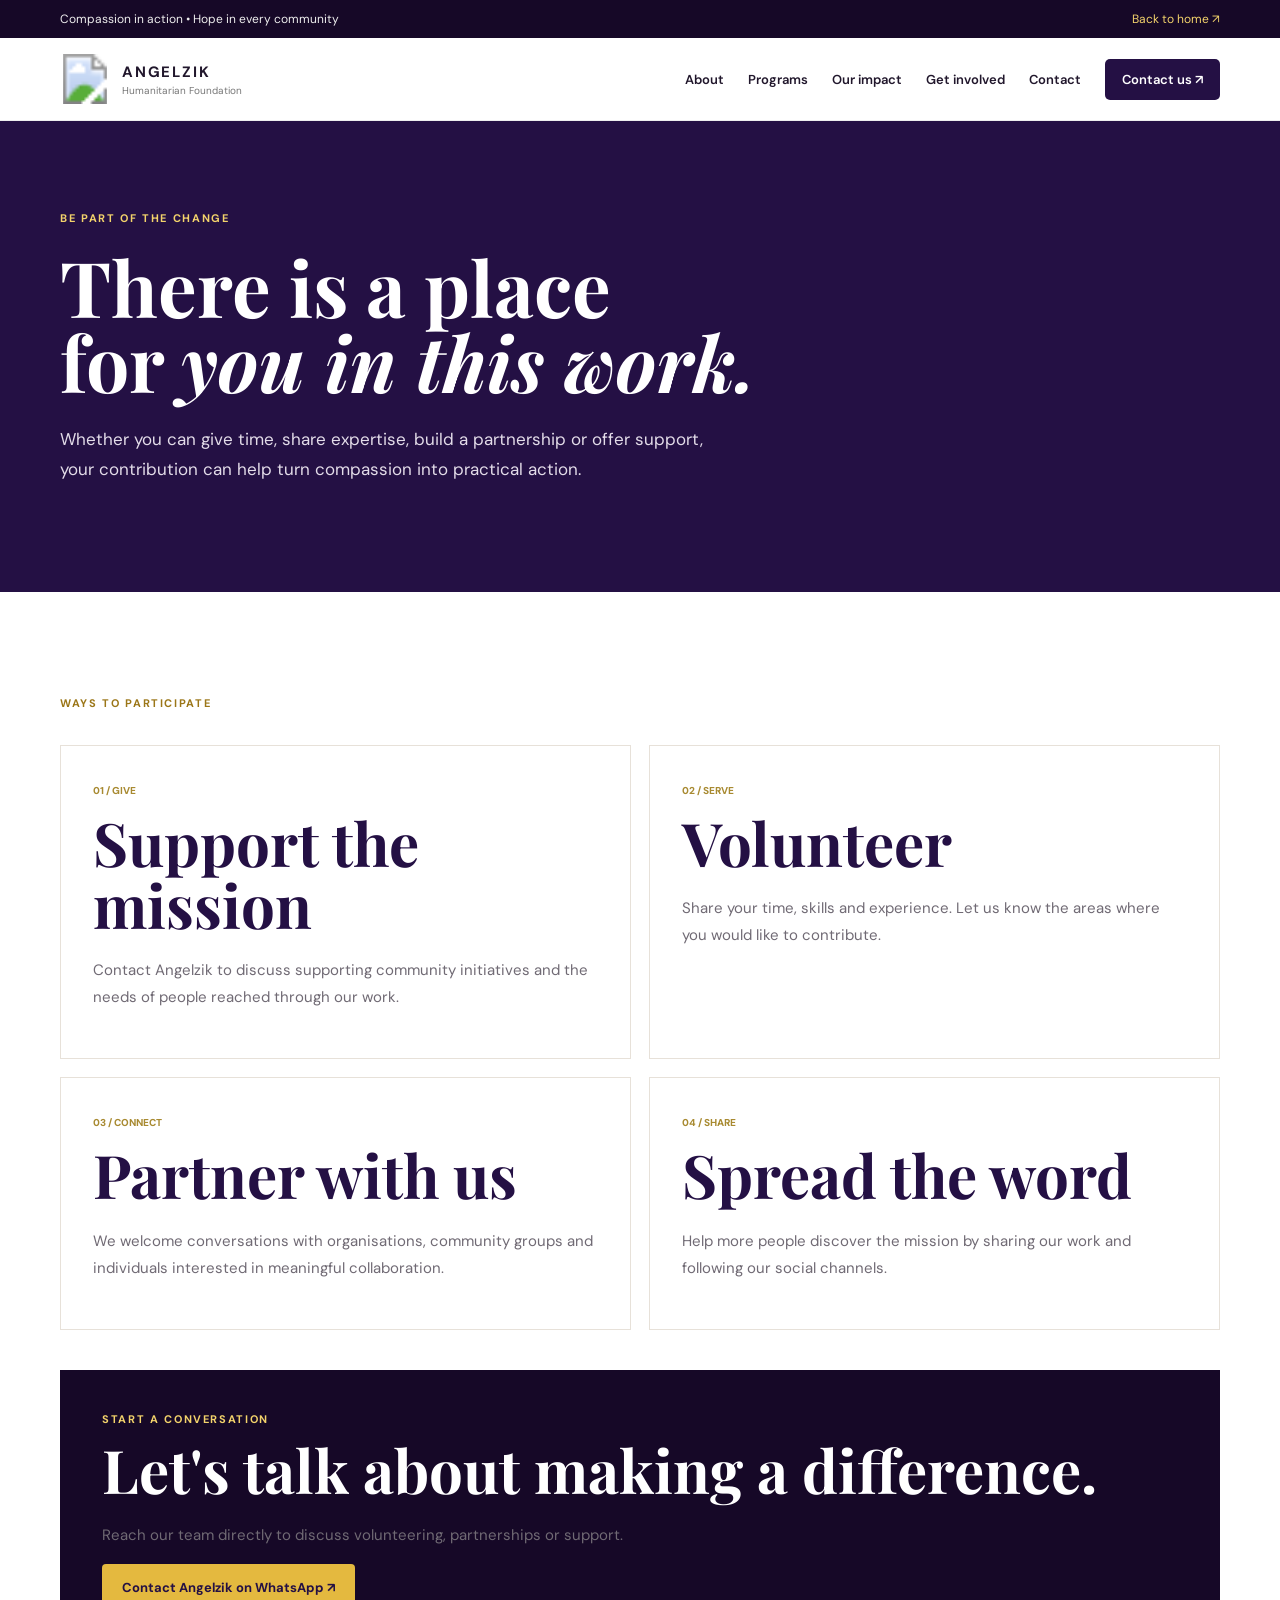
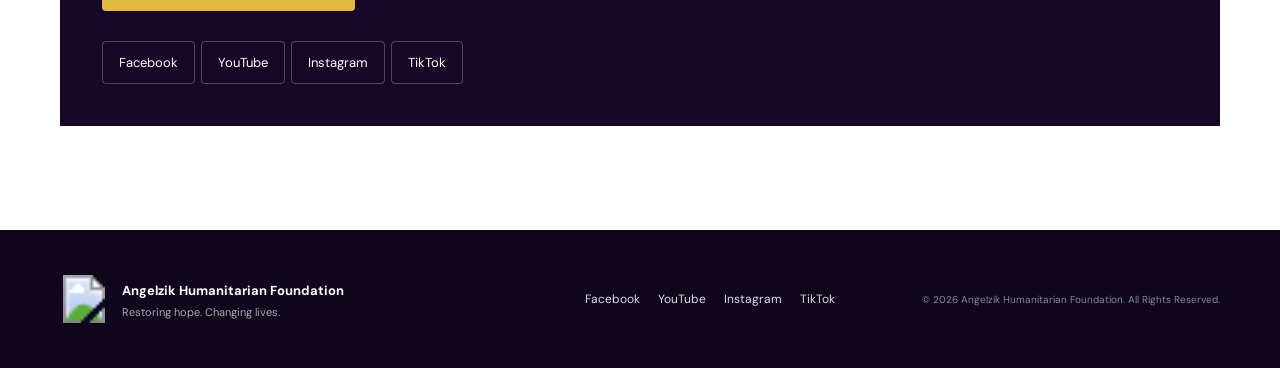
==== get-involved.html @ 6134b9b5 "Add get involved page" ====
<!doctype html><html lang="en"><head><meta charset="utf-8"><meta name="viewport" content="width=device-width,initial-scale=1"><meta name="description" content="Find ways to support, volunteer with or partner with Angelzik Humanitarian Foundation."><meta name="theme-color" content="#241044"><title>Get Involved | Angelzik</title><link rel="preconnect" href="https://fonts.googleapis.com"><link rel="preconnect" href="https://fonts.gstatic.com" crossorigin><link href="https://fonts.googleapis.com/css2?family=DM+Sans:wght@400;500;600;700&family=Playfair+Display:wght@600;700;800&display=swap" rel="stylesheet"><link rel="stylesheet" href="/styles.css"></head><body><div class="topbar"><div class="container topbar-inner"><span>Compassion in action • Hope in every community</span><a href="/">Back to home ↗</a></div></div><header class="site-header"><div class="container nav"><a class="brand" href="/"><img src="/logo.svg" alt="Angelzik logo"><span><strong>ANGELZIK</strong><small>Humanitarian Foundation</small></span></a><button class="menu-toggle" aria-label="Open navigation" aria-expanded="false" aria-controls="primary-nav"><span></span><span></span><span></span></button><nav class="nav-links" id="primary-nav"><a href="/#about">About</a><a href="/programs.html">Programs</a><a href="/#impact">Our impact</a><a href="/get-involved.html">Get involved</a><a href="/#contact">Contact</a><a class="nav-support" href="#contact">Contact us ↗</a></nav></div></header><main><section class="page-hero"><div class="container reveal"><div class="eyebrow">BE PART OF THE CHANGE</div><h1>There is a place<br>for <em>you in this work.</em></h1><p>Whether you can give time, share expertise, build a partnership or offer support, your contribution can help turn compassion into practical action.</p></div></section><section class="section page-content"><div class="container"><div class="section-tag reveal">WAYS TO PARTICIPATE</div><div class="info-grid"><article class="info-card reveal"><span class="program-number">01 / GIVE</span><h2>Support the mission</h2><p>Contact Angelzik to discuss supporting community initiatives and the needs of people reached through our work.</p></article><article class="info-card reveal"><span class="program-number">02 / SERVE</span><h2>Volunteer</h2><p>Share your time, skills and experience. Let us know the areas where you would like to contribute.</p></article><article class="info-card reveal"><span class="program-number">03 / CONNECT</span><h2>Partner with us</h2><p>We welcome conversations with organisations, community groups and individuals interested in meaningful collaboration.</p></article><article class="info-card reveal"><span class="program-number">04 / SHARE</span><h2>Spread the word</h2><p>Help more people discover the mission by sharing our work and following our social channels.</p></article></div><div class="cta-panel reveal" id="contact"><div class="section-tag light">START A CONVERSATION</div><h2>Let's talk about making a difference.</h2><p>Reach our team directly to discuss volunteering, partnerships or support.</p><a class="btn btn-gold" href="https://wa.me/447448886107?text=Hello%20Angelzik%2C%20I%20would%20like%20to%20get%20involved.">Contact Angelzik on WhatsApp ↗</a><div style="margin-top:24px"><a class="social-button" href="#" data-social="facebook">Facebook</a><a class="social-button" href="#" data-social="youtube">YouTube</a><a class="social-button" href="#" data-social="instagram">Instagram</a><a class="social-button" href="#" data-social="tiktok">TikTok</a></div></div></div></section></main><footer><div class="container footer-grid"><div class="footer-brand"><img src="/logo.svg" alt=""><div><strong>Angelzik Humanitarian Foundation</strong><p>Restoring hope. Changing lives.</p></div></div><div class="footer-social"><a href="#" data-social="facebook">Facebook</a><a href="#" data-social="youtube">YouTube</a><a href="#" data-social="instagram">Instagram</a><a href="#" data-social="tiktok">TikTok</a></div><small>© <span id="year"></span> Angelzik Humanitarian Foundation. All Rights Reserved.</small></div></footer><script src="/app.js"></script></body></html>
---- styles.css ----
:root{--purple:#241044;--deep:#160827;--gold:#e4b93f;--gold2:#f3d36b;--ink:#21172c;--muted:#706a74;--cream:#fbf9f5;--line:#e7e1d9}*{box-sizing:border-box}html{scroll-behavior:smooth;scroll-padding-top:100px}body{margin:0;color:var(--ink);font-family:'DM Sans',sans-serif;background:#fff}a{text-decoration:none;color:inherit}img{max-width:100%;display:block}.container{width:min(1160px,calc(100% - 48px));margin:auto}.topbar{background:var(--deep);color:#eee;font-size:12px}.topbar-inner{min-height:38px;display:flex;align-items:center;justify-content:space-between}.topbar a{color:var(--gold2)}.site-header{position:sticky;top:0;z-index:20;background:rgba(255,255,255,.96);backdrop-filter:blur(14px);border-bottom:1px solid #eee}.nav{min-height:82px;display:flex;align-items:center;justify-content:space-between}.brand{display:flex;align-items:center;gap:12px}.brand img{width:50px;height:50px;object-fit:contain}.brand strong{display:block;letter-spacing:.12em;font-size:15px}.brand small{display:block;color:#777;font-size:10px;margin-top:2px}.nav-links{display:flex;align-items:center;gap:24px;font-size:13px;font-weight:600}.nav-links>a:not(.nav-support):hover,.footer-social a:hover,.social-row a:hover{color:#9b7618}.nav-support{background:var(--purple);color:#fff;padding:12px 17px;border-radius:5px}.nav-support:hover{background:#31165b}.menu-toggle{display:none;background:none;border:0;padding:10px;cursor:pointer}.menu-toggle span{display:block;width:24px;height:2px;background:var(--purple);margin:5px}.hero{background:var(--purple);color:#fff;min-height:650px;display:flex;align-items:center;overflow:hidden}.hero-grid{display:grid;grid-template-columns:1.03fr .97fr;gap:60px;align-items:center;padding:76px 0}.eyebrow,.section-tag{font-size:11px;font-weight:700;letter-spacing:.15em;color:#9b7618}.eyebrow{color:var(--gold2);display:flex;align-items:center;gap:10px}.eyebrow span{width:28px;height:1px;background:var(--gold)}h1,h2{font-family:'Playfair Display',serif}h1{font-size:clamp(46px,6vw,78px);line-height:.98;margin:24px 0}.hero h1 em,h2 em{font-style:normal;color:var(--gold2)}.hero-copy>p{max-width:580px;color:#e9e4ef;font-size:17px;line-height:1.75}.actions{display:flex;align-items:center;gap:22px;margin-top:32px}.btn{display:inline-flex;align-items:center;justify-content:center;gap:16px;padding:15px 20px;font-size:13px;font-weight:700;border-radius:4px;transition:transform .25s,background .25s}.btn:hover{transform:translateY(-3px)}.btn-gold{background:var(--gold);color:var(--purple)}.btn-gold:hover{background:var(--gold2)}.btn-outline{border:1px solid var(--purple);color:var(--purple);margin-top:28px}.link-light{color:#fff;font-size:13px;font-weight:600}.text-link{display:inline-block;margin-top:12px;color:#8a6715;font-weight:700;font-size:13px}.hero-note{display:flex;align-items:center;gap:22px;margin-top:58px}.hero-note div{display:flex;flex-direction:column;gap:4px}.hero-note b{font-size:12px}.hero-note small{color:#bdb3c8;font-size:10px}.hero-note i{height:32px;width:1px;background:#6a5b79}.hero-visual{position:relative}.hero-image{height:510px;overflow:hidden;border-radius:3px}.hero-image img{width:100%;height:100%;object-fit:cover;filter:saturate(.9)}.logo-card{position:absolute;bottom:-34px;left:-34px;width:175px;padding:15px;background:#fff;color:var(--purple);box-shadow:0 20px 50px #0005}.logo-card img{width:120px;height:120px;object-fit:contain;margin:auto}.logo-card span{display:block;text-align:center;font-size:9px;font-weight:800;letter-spacing:.16em;margin-top:3px}.proof{background:#fff;border-bottom:1px solid var(--line)}.proof-grid{display:grid;grid-template-columns:repeat(3,1fr)}.proof-grid>div{text-align:center;padding:32px 15px;border-right:1px solid var(--line)}.proof-grid>div:last-child{border:0}.proof strong{font:700 36px 'Playfair Display';color:var(--purple);display:block}.proof span{font-size:11px;color:var(--muted);letter-spacing:.06em}.section{padding:104px 0}.split{display:grid;grid-template-columns:.7fr 1.3fr;gap:80px}.section h2{font-size:clamp(36px,5vw,60px);line-height:1.04;margin:12px 0 22px;color:var(--purple)}.section p{color:var(--muted);line-height:1.8;font-size:15px}.lead{font-size:18px!important}.values{background:var(--deep);color:#fff}.values .section-heading{display:grid;grid-template-columns:.7fr 1.3fr;gap:80px;align-items:start}.values h2,.impact h2,.support h2{color:#fff}.section-tag.light{color:var(--gold2)}.value-grid{display:grid;grid-template-columns:repeat(3,1fr);gap:1px;background:#4a3a58;margin-top:50px}.value-grid article{background:var(--deep);padding:36px}.value-grid span{color:var(--gold);font-size:11px;font-weight:800}.value-grid h3{font:600 27px 'Playfair Display';margin:28px 0 12px}.value-grid p{color:#bdb5c5;margin:0;font-size:14px}.programs{background:var(--cream)}.section-heading{display:flex;align-items:end;justify-content:space-between;gap:50px}.section-heading>p{max-width:390px;margin:0}.program-grid{display:grid;grid-template-columns:repeat(4,1fr);gap:12px;margin-top:48px}.program-grid article{background:#fff;border:1px solid var(--line);padding:28px;min-height:290px;transition:transform .3s,border-color .3s,box-shadow .3s}.program-grid article:hover{transform:translateY(-7px);border-color:#c8ad5d;box-shadow:0 18px 38px #24104412}.program-number{font-size:10px;color:#a88a31;font-weight:800}.icon{font-size:25px;color:var(--purple);margin:36px 0 24px}.program-grid h3{font:600 22px 'Playfair Display';color:var(--purple);margin:0 0 12px}.program-grid p{font-size:13px;margin:0}.field .section-heading{margin-bottom:42px}.gallery{display:grid;grid-template-columns:1.4fr 1fr 1fr;grid-template-rows:240px 180px;gap:12px}.gallery img{width:100%;height:100%;object-fit:cover}.gallery img:first-child{grid-row:1/3}.impact{background:var(--purple);color:#fff}.impact-grid{display:grid;grid-template-columns:1.1fr .9fr;gap:90px;align-items:center}.impact-card{border:1px solid #6a5a78;padding:34px 38px;display:flex;flex-direction:column}.impact-card span{font-size:10px;letter-spacing:.15em;color:var(--gold2);margin-bottom:25px}.impact-card strong{font:600 34px 'Playfair Display';border-top:1px solid #554363;padding:13px 0}.impact-card small{color:#c2b8ca;margin-top:12px}.support{background:var(--cream);padding:90px 0}.support-box{background:var(--deep);color:#fff;padding:65px;display:grid;grid-template-columns:1.25fr .75fr;gap:40px;align-items:center}.support h2{margin-top:12px}.support p{max-width:650px;color:#cfc6d6;line-height:1.8;margin-bottom:28px}.support-box>img{width:205px;height:205px;object-fit:contain;justify-self:end}.contact-grid{display:grid;grid-template-columns:1fr 1fr;gap:100px}.contact-card{border-top:1px solid var(--line)}.contact-row{display:flex;justify-content:space-between;align-items:center;padding:25px 0;border-bottom:1px solid var(--line)}.contact-row span{font-size:11px;letter-spacing:.1em;color:var(--muted);text-transform:uppercase}.contact-row strong{color:var(--purple);font-size:15px}.social-row{display:flex;gap:25px;padding-top:25px;font-size:13px;font-weight:700}.social-row a,.footer-social a{transition:color .2s}.social-row a:hover,.footer-social a:hover{color:var(--gold)}footer{background:#0f061d;color:#fff;padding:45px 0}.footer-grid{display:grid;grid-template-columns:1.4fr 1.2fr auto;gap:25px;align-items:center}.footer-brand{display:flex;align-items:center;gap:14px}.footer-brand img{width:48px;height:48px;object-fit:contain}.footer-brand strong{font-size:13px}.footer-brand p{margin:5px 0 0;color:#aaa;font-size:11px}.footer-social{display:flex;justify-content:center;gap:18px;flex-wrap:wrap;font-size:12px;color:#ddd}.footer-grid>small{color:#888;font-size:10px;text-align:right}.page-hero{background:var(--purple);color:#fff;padding:90px 0}.page-hero h1{max-width:850px}.page-hero p{max-width:650px;color:#e3dce9;line-height:1.8;font-size:17px}.page-content{min-height:45vh}.info-grid{display:grid;grid-template-columns:repeat(2,1fr);gap:18px;margin-top:35px}.info-card{padding:32px;border:1px solid var(--line);background:#fff}.info-card h2,.info-card h3{color:var(--purple);font-family:'Playfair Display',serif}.cta-panel{background:var(--deep);color:#fff;padding:42px;margin-top:40px}.cta-panel h2{color:#fff}.social-button{display:inline-flex;padding:12px 16px;border:1px solid #ffffff40;border-radius:4px;margin:6px 6px 0 0;color:#fff;font-size:13px}.social-button:hover{background:var(--gold);color:var(--purple)}.reveal{opacity:0;transform:translateY(22px);transition:opacity .7s ease,transform .7s cubic-bezier(.2,.7,.2,1)}.reveal.is-visible{opacity:1;transform:none}.reveal:nth-child(2){transition-delay:.08s}.reveal:nth-child(3){transition-delay:.16s}.reveal:nth-child(4){transition-delay:.24s}.menu-toggle span{transition:transform .2s,opacity .2s}.menu-toggle[aria-expanded=true] span:first-child{transform:translateY(7px) rotate(45deg)}.menu-toggle[aria-expanded=true] span:nth-child(2){opacity:0}.menu-toggle[aria-expanded=true] span:last-child{transform:translateY(-7px) rotate(-45deg)}@media(max-width:920px){.nav-links{display:none;position:absolute;top:82px;left:0;right:0;background:#fff;padding:22px 24px 28px;box-shadow:0 15px 30px #0002;flex-direction:column;align-items:stretch;gap:19px}.nav-links.open{display:flex}.menu-toggle{display:block}.hero-grid,.impact-grid,.support-box,.contact-grid{grid-template-columns:1fr}.hero{min-height:auto}.hero-grid{padding:65px 0}.hero-visual{margin-top:18px}.hero-image{height:410px}.logo-card{left:16px}.split,.values .section-heading{grid-template-columns:1fr;gap:18px}.program-grid{grid-template-columns:repeat(2,1fr)}.gallery{grid-template-columns:1fr 1fr;grid-template-rows:230px 230px}.gallery img:first-child{grid-row:auto;grid-column:1/3}.support-box>img{justify-self:center}.contact-grid{gap:42px}.footer-grid{grid-template-columns:1fr;text-align:center}.footer-brand{justify-content:center}.footer-grid>small{text-align:center}.footer-social{justify-content:center}}@media(max-width:560px){.container{width:min(100% - 32px,1160px)}.topbar-inner{padding:9px 0;gap:10px}.topbar-inner span{max-width:210px;line-height:1.4}.topbar-inner a{white-space:nowrap}.nav{min-height:72px}.nav-links{top:72px}.brand img{width:44px;height:44px}.brand strong{font-size:13px}.hero-grid{padding:52px 0}.hero h1{font-size:clamp(42px,12vw,54px)}.hero-copy>p{font-size:15px}.actions{flex-direction:column;align-items:flex-start;gap:18px}.hero-note{margin-top:38px}.hero-image{height:340px}.logo-card{width:130px;bottom:-24px;left:10px}.logo-card img{width:88px;height:88px}.proof-grid{grid-template-columns:1fr}.proof-grid>div{border-right:0;border-bottom:1px solid var(--line);padding:20px}.proof-grid>div:last-child{border-bottom:0}.section{padding:72px 0}.section-heading{display:block}.section-heading>p{margin-top:18px}.value-grid,.program-grid,.info-grid{grid-template-columns:1fr}.value-grid article{padding:27px}.program-grid article{min-height:230px}.gallery{grid-template-columns:1fr;grid-template-rows:250px 190px 190px}.gallery img:first-child{grid-column:auto}.support{padding:58px 0}.support-box{padding:38px 24px}.contact-row{display:block}.contact-row strong{display:block;margin-top:8px}.footer-social{gap:14px}.page-hero{padding:68px 0}.page-hero h1{font-size:46px}.info-card{padding:25px}.cta-panel{padding:28px 22px}}@media(prefers-reduced-motion:reduce){*,*::before,*::after{scroll-behavior:auto!important;animation-duration:.01ms!important;transition-duration:.01ms!important}.reveal{opacity:1;transform:none}}
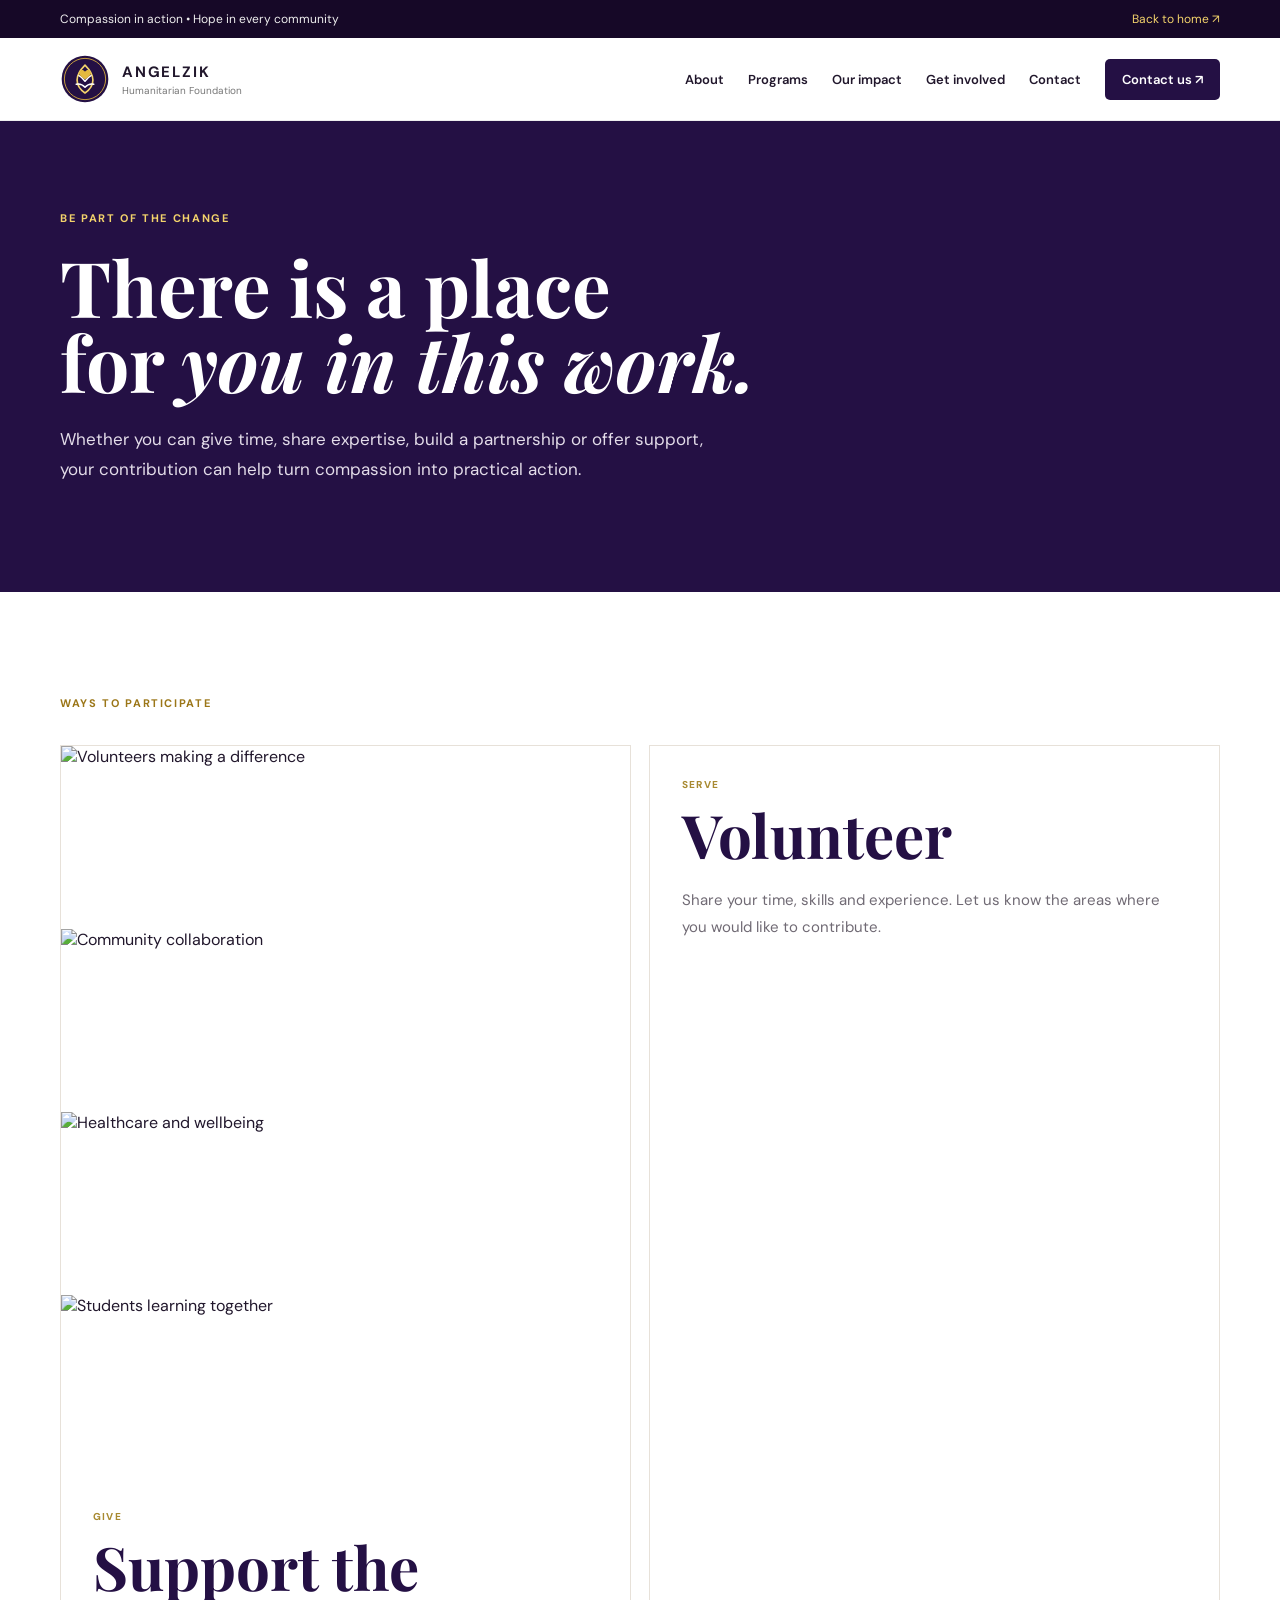
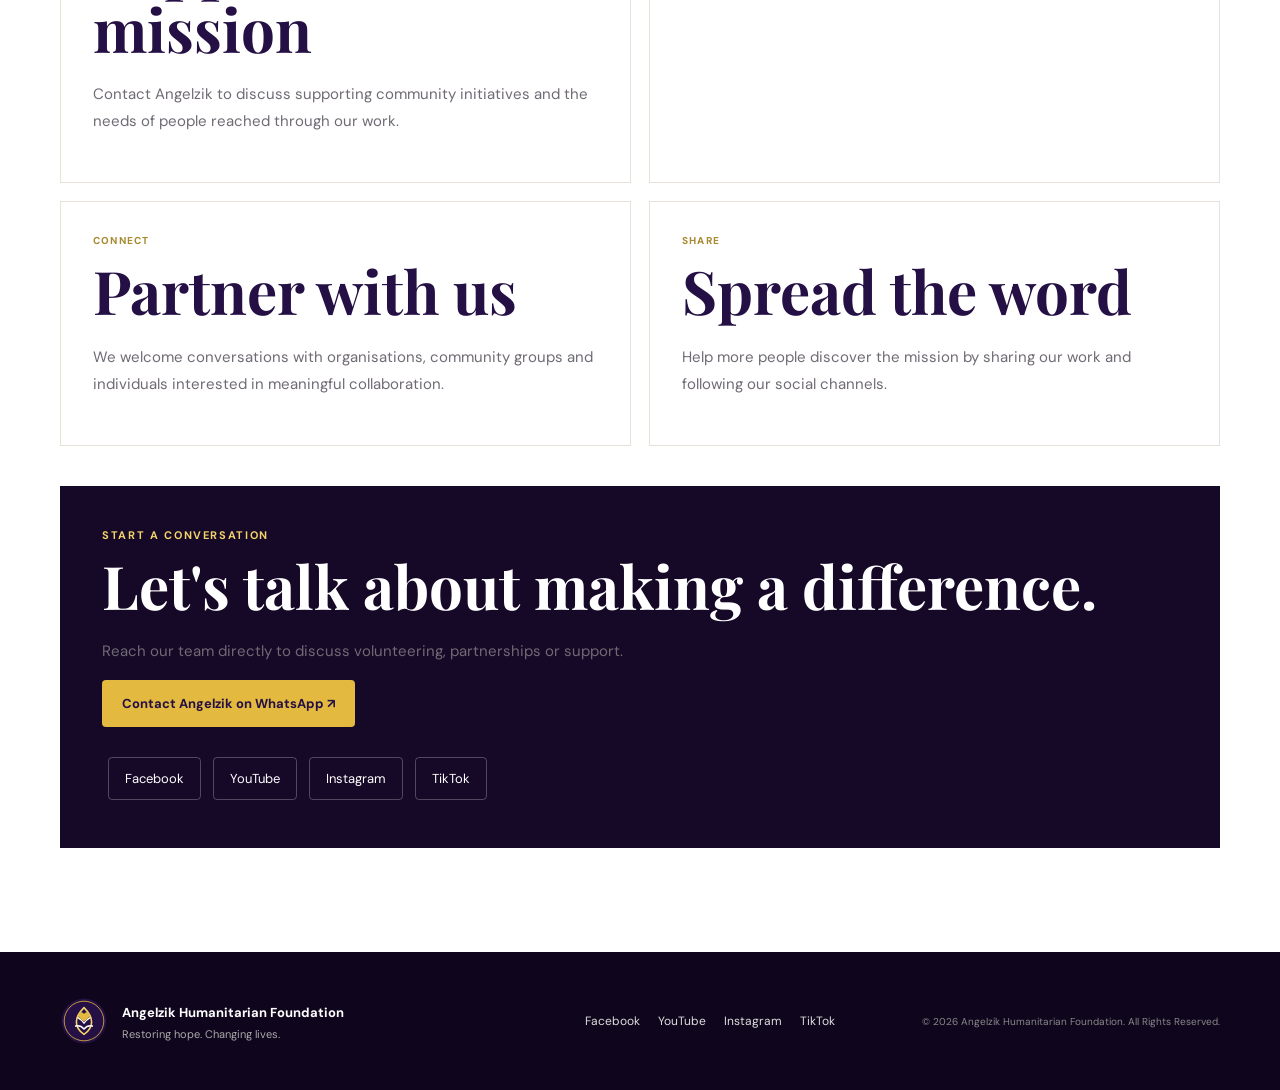
==== commit c1fc421c: "Remove numbered labels and add involvement images" ====
--- a/get-involved.html
+++ b/get-involved.html
@@ -1 +1 @@
-<!doctype html><html lang="en"><head><meta charset="utf-8"><meta name="viewport" content="width=device-width,initial-scale=1"><meta name="description" content="Find ways to support, volunteer with or partner with Angelzik Humanitarian Foundation."><meta name="theme-color" content="#241044"><title>Get Involved | Angelzik</title><link rel="preconnect" href="https://fonts.googleapis.com"><link rel="preconnect" href="https://fonts.gstatic.com" crossorigin><link href="https://fonts.googleapis.com/css2?family=DM+Sans:wght@400;500;600;700&family=Playfair+Display:wght@600;700;800&display=swap" rel="stylesheet"><link rel="stylesheet" href="/styles.css"></head><body><div class="topbar"><div class="container topbar-inner"><span>Compassion in action • Hope in every community</span><a href="/">Back to home ↗</a></div></div><header class="site-header"><div class="container nav"><a class="brand" href="/"><img src="/logo.svg" alt="Angelzik logo"><span><strong>ANGELZIK</strong><small>Humanitarian Foundation</small></span></a><button class="menu-toggle" aria-label="Open navigation" aria-expanded="false" aria-controls="primary-nav"><span></span><span></span><span></span></button><nav class="nav-links" id="primary-nav"><a href="/#about">About</a><a href="/programs.html">Programs</a><a href="/#impact">Our impact</a><a href="/get-involved.html">Get involved</a><a href="/#contact">Contact</a><a class="nav-support" href="#contact">Contact us ↗</a></nav></div></header><main><section class="page-hero"><div class="container reveal"><div class="eyebrow">BE PART OF THE CHANGE</div><h1>There is a place<br>for <em>you in this work.</em></h1><p>Whether you can give time, share expertise, build a partnership or offer support, your contribution can help turn compassion into practical action.</p></div></section><section class="section page-content"><div class="container"><div class="section-tag reveal">WAYS TO PARTICIPATE</div><div class="info-grid"><article class="info-card reveal"><span class="program-number">01 / GIVE</span><h2>Support the mission</h2><p>Contact Angelzik to discuss supporting community initiatives and the needs of people reached through our work.</p></article><article class="info-card reveal"><span class="program-number">02 / SERVE</span><h2>Volunteer</h2><p>Share your time, skills and experience. Let us know the areas where you would like to contribute.</p></article><article class="info-card reveal"><span class="program-number">03 / CONNECT</span><h2>Partner with us</h2><p>We welcome conversations with organisations, community groups and individuals interested in meaningful collaboration.</p></article><article class="info-card reveal"><span class="program-number">04 / SHARE</span><h2>Spread the word</h2><p>Help more people discover the mission by sharing our work and following our social channels.</p></article></div><div class="cta-panel reveal" id="contact"><div class="section-tag light">START A CONVERSATION</div><h2>Let's talk about making a difference.</h2><p>Reach our team directly to discuss volunteering, partnerships or support.</p><a class="btn btn-gold" href="https://wa.me/447448886107?text=Hello%20Angelzik%2C%20I%20would%20like%20to%20get%20involved.">Contact Angelzik on WhatsApp ↗</a><div style="margin-top:24px"><a class="social-button" href="#" data-social="facebook">Facebook</a><a class="social-button" href="#" data-social="youtube">YouTube</a><a class="social-button" href="#" data-social="instagram">Instagram</a><a class="social-button" href="#" data-social="tiktok">TikTok</a></div></div></div></section></main><footer><div class="container footer-grid"><div class="footer-brand"><img src="/logo.svg" alt=""><div><strong>Angelzik Humanitarian Foundation</strong><p>Restoring hope. Changing lives.</p></div></div><div class="footer-social"><a href="#" data-social="facebook">Facebook</a><a href="#" data-social="youtube">YouTube</a><a href="#" data-social="instagram">Instagram</a><a href="#" data-social="tiktok">TikTok</a></div><small>© <span id="year"></span> Angelzik Humanitarian Foundation. All Rights Reserved.</small></div></footer><script src="/app.js"></script></body></html>+<!doctype html><html lang="en"><head><meta charset="utf-8"><meta name="viewport" content="width=device-width,initial-scale=1"><meta name="description" content="Find ways to support, volunteer with or partner with Angelzik Humanitarian Foundation."><meta name="theme-color" content="#241044"><title>Get Involved | Angelzik</title><link rel="preconnect" href="https://fonts.googleapis.com"><link rel="preconnect" href="https://fonts.gstatic.com" crossorigin><link href="https://fonts.googleapis.com/css2?family=DM+Sans:wght@400;500;600;700&family=Playfair+Display:wght@600;700;800&display=swap" rel="stylesheet"><link rel="stylesheet" href="/styles.css"></head><body><div class="topbar"><div class="container topbar-inner"><span>Compassion in action • Hope in every community</span><a href="/">Back to home ↗</a></div></div><header class="site-header"><div class="container nav"><a class="brand" href="/"><img src="/logo.svg" alt="Angelzik logo"><span><strong>ANGELZIK</strong><small>Humanitarian Foundation</small></span></a><button class="menu-toggle" aria-label="Open navigation" aria-expanded="false" aria-controls="primary-nav"><span></span><span></span><span></span></button><nav class="nav-links" id="primary-nav"><a href="/#about">About</a><a href="/programs.html">Programs</a><a href="/#impact">Our impact</a><a href="/get-involved.html">Get involved</a><a href="/#contact">Contact</a><a class="nav-support" href="#contact">Contact us ↗</a></nav></div></header><main><section class="page-hero"><div class="container reveal"><div class="eyebrow">BE PART OF THE CHANGE</div><h1>There is a place<br>for <em>you in this work.</em></h1><p>Whether you can give time, share expertise, build a partnership or offer support, your contribution can help turn compassion into practical action.</p></div></section><section class="section page-content"><div class="container"><div class="section-tag reveal">WAYS TO PARTICIPATE</div><div class="info-grid"><article class="info-card reveal"><img class="info-photo" src="https://images.unsplash.com/photo-1469571486292-0ba58a3f068b?auto=format&fit=crop&w=900&q=85" alt="Volunteers making a difference"><img class="info-photo" src="https://images.unsplash.com/photo-1529156069898-49953e39b3ac?auto=format&fit=crop&w=900&q=85" alt="Community collaboration"><img class="info-photo" src="https://images.unsplash.com/photo-1576091160399-112ba8d25d1d?auto=format&fit=crop&w=900&q=85" alt="Healthcare and wellbeing"><img class="info-photo" src="https://images.unsplash.com/photo-1509062522246-3755977927d7?auto=format&fit=crop&w=900&q=85" alt="Students learning together"><span class="program-number">GIVE</span><h2>Support the mission</h2><p>Contact Angelzik to discuss supporting community initiatives and the needs of people reached through our work.</p></article><article class="info-card reveal"><span class="program-number">SERVE</span><h2>Volunteer</h2><p>Share your time, skills and experience. Let us know the areas where you would like to contribute.</p></article><article class="info-card reveal"><span class="program-number">CONNECT</span><h2>Partner with us</h2><p>We welcome conversations with organisations, community groups and individuals interested in meaningful collaboration.</p></article><article class="info-card reveal"><span class="program-number">SHARE</span><h2>Spread the word</h2><p>Help more people discover the mission by sharing our work and following our social channels.</p></article></div><div class="cta-panel reveal" id="contact"><div class="section-tag light">START A CONVERSATION</div><h2>Let's talk about making a difference.</h2><p>Reach our team directly to discuss volunteering, partnerships or support.</p><a class="btn btn-gold" href="https://wa.me/447448886107?text=Hello%20Angelzik%2C%20I%20would%20like%20to%20get%20involved.">Contact Angelzik on WhatsApp ↗</a><div style="margin-top:24px"><a class="social-button" href="#" data-social="facebook">Facebook</a><a class="social-button" href="#" data-social="youtube">YouTube</a><a class="social-button" href="#" data-social="instagram">Instagram</a><a class="social-button" href="#" data-social="tiktok">TikTok</a></div></div></div></section></main><footer><div class="container footer-grid"><div class="footer-brand"><img src="/logo.svg" alt=""><div><strong>Angelzik Humanitarian Foundation</strong><p>Restoring hope. Changing lives.</p></div></div><div class="footer-social"><a href="#" data-social="facebook">Facebook</a><a href="#" data-social="youtube">YouTube</a><a href="#" data-social="instagram">Instagram</a><a href="#" data-social="tiktok">TikTok</a></div><small>© <span id="year"></span> Angelzik Humanitarian Foundation. All Rights Reserved.</small></div></footer><script src="/app.js"></script></body></html>
--- a/styles.css
+++ b/styles.css
@@ -1 +1,15 @@
-:root{--purple:#241044;--deep:#160827;--gold:#e4b93f;--gold2:#f3d36b;--ink:#21172c;--muted:#706a74;--cream:#fbf9f5;--line:#e7e1d9}*{box-sizing:border-box}html{scroll-behavior:smooth;scroll-padding-top:100px}body{margin:0;color:var(--ink);font-family:'DM Sans',sans-serif;background:#fff}a{text-decoration:none;color:inherit}img{max-width:100%;display:block}.container{width:min(1160px,calc(100% - 48px));margin:auto}.topbar{background:var(--deep);color:#eee;font-size:12px}.topbar-inner{min-height:38px;display:flex;align-items:center;justify-content:space-between}.topbar a{color:var(--gold2)}.site-header{position:sticky;top:0;z-index:20;background:rgba(255,255,255,.96);backdrop-filter:blur(14px);border-bottom:1px solid #eee}.nav{min-height:82px;display:flex;align-items:center;justify-content:space-between}.brand{display:flex;align-items:center;gap:12px}.brand img{width:50px;height:50px;object-fit:contain}.brand strong{display:block;letter-spacing:.12em;font-size:15px}.brand small{display:block;color:#777;font-size:10px;margin-top:2px}.nav-links{display:flex;align-items:center;gap:24px;font-size:13px;font-weight:600}.nav-links>a:not(.nav-support):hover,.footer-social a:hover,.social-row a:hover{color:#9b7618}.nav-support{background:var(--purple);color:#fff;padding:12px 17px;border-radius:5px}.nav-support:hover{background:#31165b}.menu-toggle{display:none;background:none;border:0;padding:10px;cursor:pointer}.menu-toggle span{display:block;width:24px;height:2px;background:var(--purple);margin:5px}.hero{background:var(--purple);color:#fff;min-height:650px;display:flex;align-items:center;overflow:hidden}.hero-grid{display:grid;grid-template-columns:1.03fr .97fr;gap:60px;align-items:center;padding:76px 0}.eyebrow,.section-tag{font-size:11px;font-weight:700;letter-spacing:.15em;color:#9b7618}.eyebrow{color:var(--gold2);display:flex;align-items:center;gap:10px}.eyebrow span{width:28px;height:1px;background:var(--gold)}h1,h2{font-family:'Playfair Display',serif}h1{font-size:clamp(46px,6vw,78px);line-height:.98;margin:24px 0}.hero h1 em,h2 em{font-style:normal;color:var(--gold2)}.hero-copy>p{max-width:580px;color:#e9e4ef;font-size:17px;line-height:1.75}.actions{display:flex;align-items:center;gap:22px;margin-top:32px}.btn{display:inline-flex;align-items:center;justify-content:center;gap:16px;padding:15px 20px;font-size:13px;font-weight:700;border-radius:4px;transition:transform .25s,background .25s}.btn:hover{transform:translateY(-3px)}.btn-gold{background:var(--gold);color:var(--purple)}.btn-gold:hover{background:var(--gold2)}.btn-outline{border:1px solid var(--purple);color:var(--purple);margin-top:28px}.link-light{color:#fff;font-size:13px;font-weight:600}.text-link{display:inline-block;margin-top:12px;color:#8a6715;font-weight:700;font-size:13px}.hero-note{display:flex;align-items:center;gap:22px;margin-top:58px}.hero-note div{display:flex;flex-direction:column;gap:4px}.hero-note b{font-size:12px}.hero-note small{color:#bdb3c8;font-size:10px}.hero-note i{height:32px;width:1px;background:#6a5b79}.hero-visual{position:relative}.hero-image{height:510px;overflow:hidden;border-radius:3px}.hero-image img{width:100%;height:100%;object-fit:cover;filter:saturate(.9)}.logo-card{position:absolute;bottom:-34px;left:-34px;width:175px;padding:15px;background:#fff;color:var(--purple);box-shadow:0 20px 50px #0005}.logo-card img{width:120px;height:120px;object-fit:contain;margin:auto}.logo-card span{display:block;text-align:center;font-size:9px;font-weight:800;letter-spacing:.16em;margin-top:3px}.proof{background:#fff;border-bottom:1px solid var(--line)}.proof-grid{display:grid;grid-template-columns:repeat(3,1fr)}.proof-grid>div{text-align:center;padding:32px 15px;border-right:1px solid var(--line)}.proof-grid>div:last-child{border:0}.proof strong{font:700 36px 'Playfair Display';color:var(--purple);display:block}.proof span{font-size:11px;color:var(--muted);letter-spacing:.06em}.section{padding:104px 0}.split{display:grid;grid-template-columns:.7fr 1.3fr;gap:80px}.section h2{font-size:clamp(36px,5vw,60px);line-height:1.04;margin:12px 0 22px;color:var(--purple)}.section p{color:var(--muted);line-height:1.8;font-size:15px}.lead{font-size:18px!important}.values{background:var(--deep);color:#fff}.values .section-heading{display:grid;grid-template-columns:.7fr 1.3fr;gap:80px;align-items:start}.values h2,.impact h2,.support h2{color:#fff}.section-tag.light{color:var(--gold2)}.value-grid{display:grid;grid-template-columns:repeat(3,1fr);gap:1px;background:#4a3a58;margin-top:50px}.value-grid article{background:var(--deep);padding:36px}.value-grid span{color:var(--gold);font-size:11px;font-weight:800}.value-grid h3{font:600 27px 'Playfair Display';margin:28px 0 12px}.value-grid p{color:#bdb5c5;margin:0;font-size:14px}.programs{background:var(--cream)}.section-heading{display:flex;align-items:end;justify-content:space-between;gap:50px}.section-heading>p{max-width:390px;margin:0}.program-grid{display:grid;grid-template-columns:repeat(4,1fr);gap:12px;margin-top:48px}.program-grid article{background:#fff;border:1px solid var(--line);padding:28px;min-height:290px;transition:transform .3s,border-color .3s,box-shadow .3s}.program-grid article:hover{transform:translateY(-7px);border-color:#c8ad5d;box-shadow:0 18px 38px #24104412}.program-number{font-size:10px;color:#a88a31;font-weight:800}.icon{font-size:25px;color:var(--purple);margin:36px 0 24px}.program-grid h3{font:600 22px 'Playfair Display';color:var(--purple);margin:0 0 12px}.program-grid p{font-size:13px;margin:0}.field .section-heading{margin-bottom:42px}.gallery{display:grid;grid-template-columns:1.4fr 1fr 1fr;grid-template-rows:240px 180px;gap:12px}.gallery img{width:100%;height:100%;object-fit:cover}.gallery img:first-child{grid-row:1/3}.impact{background:var(--purple);color:#fff}.impact-grid{display:grid;grid-template-columns:1.1fr .9fr;gap:90px;align-items:center}.impact-card{border:1px solid #6a5a78;padding:34px 38px;display:flex;flex-direction:column}.impact-card span{font-size:10px;letter-spacing:.15em;color:var(--gold2);margin-bottom:25px}.impact-card strong{font:600 34px 'Playfair Display';border-top:1px solid #554363;padding:13px 0}.impact-card small{color:#c2b8ca;margin-top:12px}.support{background:var(--cream);padding:90px 0}.support-box{background:var(--deep);color:#fff;padding:65px;display:grid;grid-template-columns:1.25fr .75fr;gap:40px;align-items:center}.support h2{margin-top:12px}.support p{max-width:650px;color:#cfc6d6;line-height:1.8;margin-bottom:28px}.support-box>img{width:205px;height:205px;object-fit:contain;justify-self:end}.contact-grid{display:grid;grid-template-columns:1fr 1fr;gap:100px}.contact-card{border-top:1px solid var(--line)}.contact-row{display:flex;justify-content:space-between;align-items:center;padding:25px 0;border-bottom:1px solid var(--line)}.contact-row span{font-size:11px;letter-spacing:.1em;color:var(--muted);text-transform:uppercase}.contact-row strong{color:var(--purple);font-size:15px}.social-row{display:flex;gap:25px;padding-top:25px;font-size:13px;font-weight:700}.social-row a,.footer-social a{transition:color .2s}.social-row a:hover,.footer-social a:hover{color:var(--gold)}footer{background:#0f061d;color:#fff;padding:45px 0}.footer-grid{display:grid;grid-template-columns:1.4fr 1.2fr auto;gap:25px;align-items:center}.footer-brand{display:flex;align-items:center;gap:14px}.footer-brand img{width:48px;height:48px;object-fit:contain}.footer-brand strong{font-size:13px}.footer-brand p{margin:5px 0 0;color:#aaa;font-size:11px}.footer-social{display:flex;justify-content:center;gap:18px;flex-wrap:wrap;font-size:12px;color:#ddd}.footer-grid>small{color:#888;font-size:10px;text-align:right}.page-hero{background:var(--purple);color:#fff;padding:90px 0}.page-hero h1{max-width:850px}.page-hero p{max-width:650px;color:#e3dce9;line-height:1.8;font-size:17px}.page-content{min-height:45vh}.info-grid{display:grid;grid-template-columns:repeat(2,1fr);gap:18px;margin-top:35px}.info-card{padding:32px;border:1px solid var(--line);background:#fff}.info-card h2,.info-card h3{color:var(--purple);font-family:'Playfair Display',serif}.cta-panel{background:var(--deep);color:#fff;padding:42px;margin-top:40px}.cta-panel h2{color:#fff}.social-button{display:inline-flex;padding:12px 16px;border:1px solid #ffffff40;border-radius:4px;margin:6px 6px 0 0;color:#fff;font-size:13px}.social-button:hover{background:var(--gold);color:var(--purple)}.reveal{opacity:0;transform:translateY(22px);transition:opacity .7s ease,transform .7s cubic-bezier(.2,.7,.2,1)}.reveal.is-visible{opacity:1;transform:none}.reveal:nth-child(2){transition-delay:.08s}.reveal:nth-child(3){transition-delay:.16s}.reveal:nth-child(4){transition-delay:.24s}.menu-toggle span{transition:transform .2s,opacity .2s}.menu-toggle[aria-expanded=true] span:first-child{transform:translateY(7px) rotate(45deg)}.menu-toggle[aria-expanded=true] span:nth-child(2){opacity:0}.menu-toggle[aria-expanded=true] span:last-child{transform:translateY(-7px) rotate(-45deg)}@media(max-width:920px){.nav-links{display:none;position:absolute;top:82px;left:0;right:0;background:#fff;padding:22px 24px 28px;box-shadow:0 15px 30px #0002;flex-direction:column;align-items:stretch;gap:19px}.nav-links.open{display:flex}.menu-toggle{display:block}.hero-grid,.impact-grid,.support-box,.contact-grid{grid-template-columns:1fr}.hero{min-height:auto}.hero-grid{padding:65px 0}.hero-visual{margin-top:18px}.hero-image{height:410px}.logo-card{left:16px}.split,.values .section-heading{grid-template-columns:1fr;gap:18px}.program-grid{grid-template-columns:repeat(2,1fr)}.gallery{grid-template-columns:1fr 1fr;grid-template-rows:230px 230px}.gallery img:first-child{grid-row:auto;grid-column:1/3}.support-box>img{justify-self:center}.contact-grid{gap:42px}.footer-grid{grid-template-columns:1fr;text-align:center}.footer-brand{justify-content:center}.footer-grid>small{text-align:center}.footer-social{justify-content:center}}@media(max-width:560px){.container{width:min(100% - 32px,1160px)}.topbar-inner{padding:9px 0;gap:10px}.topbar-inner span{max-width:210px;line-height:1.4}.topbar-inner a{white-space:nowrap}.nav{min-height:72px}.nav-links{top:72px}.brand img{width:44px;height:44px}.brand strong{font-size:13px}.hero-grid{padding:52px 0}.hero h1{font-size:clamp(42px,12vw,54px)}.hero-copy>p{font-size:15px}.actions{flex-direction:column;align-items:flex-start;gap:18px}.hero-note{margin-top:38px}.hero-image{height:340px}.logo-card{width:130px;bottom:-24px;left:10px}.logo-card img{width:88px;height:88px}.proof-grid{grid-template-columns:1fr}.proof-grid>div{border-right:0;border-bottom:1px solid var(--line);padding:20px}.proof-grid>div:last-child{border-bottom:0}.section{padding:72px 0}.section-heading{display:block}.section-heading>p{margin-top:18px}.value-grid,.program-grid,.info-grid{grid-template-columns:1fr}.value-grid article{padding:27px}.program-grid article{min-height:230px}.gallery{grid-template-columns:1fr;grid-template-rows:250px 190px 190px}.gallery img:first-child{grid-column:auto}.support{padding:58px 0}.support-box{padding:38px 24px}.contact-row{display:block}.contact-row strong{display:block;margin-top:8px}.footer-social{gap:14px}.page-hero{padding:68px 0}.page-hero h1{font-size:46px}.info-card{padding:25px}.cta-panel{padding:28px 22px}}@media(prefers-reduced-motion:reduce){*,*::before,*::after{scroll-behavior:auto!important;animation-duration:.01ms!important;transition-duration:.01ms!important}.reveal{opacity:1;transform:none}}+:root{--purple:#241044;--deep:#160827;--gold:#e4b93f;--gold2:#f3d36b;--ink:#21172c;--muted:#706a74;--cream:#fbf9f5;--line:#e7e1d9}*{box-sizing:border-box}html{scroll-behavior:smooth;scroll-padding-top:100px}body{margin:0;color:var(--ink);font-family:'DM Sans',sans-serif;background:#fff}a{text-decoration:none;color:inherit}img{max-width:100%;display:block}.container{width:min(1160px,calc(100% - 48px));margin:auto}.topbar{background:var(--deep);color:#eee;font-size:12px}.topbar-inner{min-height:38px;display:flex;align-items:center;justify-content:space-between}.topbar a{color:var(--gold2)}.site-header{position:sticky;top:0;z-index:20;background:rgba(255,255,255,.96);backdrop-filter:blur(14px);border-bottom:1px solid #eee}.nav{min-height:82px;display:flex;align-items:center;justify-content:space-between}.brand{display:flex;align-items:center;gap:12px}.brand img{width:50px;height:50px;object-fit:contain}.brand strong{display:block;letter-spacing:.12em;font-size:15px}.brand small{display:block;color:#777;font-size:10px;margin-top:2px}.nav-links{display:flex;align-items:center;gap:24px;font-size:13px;font-weight:600}.nav-links>a:not(.nav-support):hover,.footer-social a:hover,.social-row a:hover{color:#9b7618}.nav-support{background:var(--purple);color:#fff;padding:12px 17px;border-radius:5px}.nav-support:hover{background:#31165b}.menu-toggle{display:none;background:none;border:0;padding:10px;cursor:pointer}.menu-toggle span{display:block;width:24px;height:2px;background:var(--purple);margin:5px}.hero{background:var(--purple);color:#fff;min-height:650px;display:flex;align-items:center;overflow:hidden}.hero-grid{display:grid;grid-template-columns:1.03fr .97fr;gap:60px;align-items:center;padding:76px 0}.eyebrow,.section-tag{font-size:11px;font-weight:700;letter-spacing:.15em;color:#9b7618}.eyebrow{color:var(--gold2);display:flex;align-items:center;gap:10px}.eyebrow span{width:28px;height:1px;background:var(--gold)}h1,h2{font-family:'Playfair Display',serif}h1{font-size:clamp(46px,6vw,78px);line-height:.98;margin:24px 0}.hero h1 em,h2 em{font-style:normal;color:var(--gold2)}.hero-copy>p{max-width:580px;color:#e9e4ef;font-size:17px;line-height:1.75}.actions{display:flex;align-items:center;gap:22px;margin-top:32px}.btn{display:inline-flex;align-items:center;justify-content:center;gap:16px;padding:15px 20px;font-size:13px;font-weight:700;border-radius:4px;transition:transform .25s,background .25s}.btn:hover{transform:translateY(-3px)}.btn-gold{background:var(--gold);color:var(--purple)}.btn-gold:hover{background:var(--gold2)}.btn-outline{border:1px solid var(--purple);color:var(--purple);margin-top:28px}.link-light{color:#fff;font-size:13px;font-weight:600}.text-link{display:inline-block;margin-top:12px;color:#8a6715;font-weight:700;font-size:13px}.hero-note{display:flex;align-items:center;gap:22px;margin-top:58px}.hero-note div{display:flex;flex-direction:column;gap:4px}.hero-note b{font-size:12px}.hero-note small{color:#bdb3c8;font-size:10px}.hero-note i{height:32px;width:1px;background:#6a5b79}.hero-visual{position:relative}.hero-image{height:510px;overflow:hidden;border-radius:3px}.hero-image img{width:100%;height:100%;object-fit:cover;filter:saturate(.9)}.logo-card{position:absolute;bottom:-34px;left:-34px;width:175px;padding:15px;background:#fff;color:var(--purple);box-shadow:0 20px 50px #0005}.logo-card img{width:120px;height:120px;object-fit:contain;margin:auto}.logo-card span{display:block;text-align:center;font-size:9px;font-weight:800;letter-spacing:.16em;margin-top:3px}.proof{background:#fff;border-bottom:1px solid var(--line)}.proof-grid{display:grid;grid-template-columns:repeat(3,1fr)}.proof-grid>div{text-align:center;padding:32px 15px;border-right:1px solid var(--line)}.proof-grid>div:last-child{border:0}.proof strong{font:700 36px 'Playfair Display';color:var(--purple);display:block}.proof span{font-size:11px;color:var(--muted);letter-spacing:.06em}.section{padding:104px 0}.split{display:grid;grid-template-columns:.7fr 1.3fr;gap:80px}.section h2{font-size:clamp(36px,5vw,60px);line-height:1.04;margin:12px 0 22px;color:var(--purple)}.section p{color:var(--muted);line-height:1.8;font-size:15px}.lead{font-size:18px!important}.values{background:var(--deep);color:#fff}.values .section-heading{display:grid;grid-template-columns:.7fr 1.3fr;gap:80px;align-items:start}.values h2,.impact h2,.support h2{color:#fff}.section-tag.light{color:var(--gold2)}.value-grid{display:grid;grid-template-columns:repeat(3,1fr);gap:1px;background:#4a3a58;margin-top:50px}.value-grid article{background:var(--deep);padding:36px}.value-grid span{color:var(--gold);font-size:11px;font-weight:800}.value-grid h3{font:600 27px 'Playfair Display';margin:28px 0 12px}.value-grid p{color:#bdb5c5;margin:0;font-size:14px}.programs{background:var(--cream)}.section-heading{display:flex;align-items:end;justify-content:space-between;gap:50px}.section-heading>p{max-width:390px;margin:0}.program-grid{display:grid;grid-template-columns:repeat(4,1fr);gap:12px;margin-top:48px}.program-grid article{background:#fff;border:1px solid var(--line);padding:28px;min-height:290px;transition:transform .3s,border-color .3s,box-shadow .3s}.program-grid article:hover{transform:translateY(-7px);border-color:#c8ad5d;box-shadow:0 18px 38px #24104412}.program-number{font-size:10px;color:#a88a31;font-weight:800}.icon{font-size:25px;color:var(--purple);margin:36px 0 24px}.program-grid h3{font:600 22px 'Playfair Display';color:var(--purple);margin:0 0 12px}.program-grid p{font-size:13px;margin:0}.field .section-heading{margin-bottom:42px}.gallery{display:grid;grid-template-columns:1.4fr 1fr 1fr;grid-template-rows:240px 180px;gap:12px}.gallery img{width:100%;height:100%;object-fit:cover}.gallery img:first-child{grid-row:1/3}.impact{background:var(--purple);color:#fff}.impact-grid{display:grid;grid-template-columns:1.1fr .9fr;gap:90px;align-items:center}.impact-card{border:1px solid #6a5a78;padding:34px 38px;display:flex;flex-direction:column}.impact-card span{font-size:10px;letter-spacing:.15em;color:var(--gold2);margin-bottom:25px}.impact-card strong{font:600 34px 'Playfair Display';border-top:1px solid #554363;padding:13px 0}.impact-card small{color:#c2b8ca;margin-top:12px}.support{background:var(--cream);padding:90px 0}.support-box{background:var(--deep);color:#fff;padding:65px;display:grid;grid-template-columns:1.25fr .75fr;gap:40px;align-items:center}.support h2{margin-top:12px}.support p{max-width:650px;color:#cfc6d6;line-height:1.8;margin-bottom:28px}.support-box>img{width:205px;height:205px;object-fit:contain;justify-self:end}.contact-grid{display:grid;grid-template-columns:1fr 1fr;gap:100px}.contact-card{border-top:1px solid var(--line)}.contact-row{display:flex;justify-content:space-between;align-items:center;padding:25px 0;border-bottom:1px solid var(--line)}.contact-row span{font-size:11px;letter-spacing:.1em;color:var(--muted);text-transform:uppercase}.contact-row strong{color:var(--purple);font-size:15px}.social-row{display:flex;gap:25px;padding-top:25px;font-size:13px;font-weight:700}.social-row a,.footer-social a{transition:color .2s}.social-row a:hover,.footer-social a:hover{color:var(--gold)}footer{background:#0f061d;color:#fff;padding:45px 0}.footer-grid{display:grid;grid-template-columns:1.4fr 1.2fr auto;gap:25px;align-items:center}.footer-brand{display:flex;align-items:center;gap:14px}.footer-brand img{width:48px;height:48px;object-fit:contain}.footer-brand strong{font-size:13px}.footer-brand p{margin:5px 0 0;color:#aaa;font-size:11px}.footer-social{display:flex;justify-content:center;gap:18px;flex-wrap:wrap;font-size:12px;color:#ddd}.footer-grid>small{color:#888;font-size:10px;text-align:right}.page-hero{background:var(--purple);color:#fff;padding:90px 0}.page-hero h1{max-width:850px}.page-hero p{max-width:650px;color:#e3dce9;line-height:1.8;font-size:17px}.page-content{min-height:45vh}.info-grid{display:grid;grid-template-columns:repeat(2,1fr);gap:18px;margin-top:35px}.info-card{padding:32px;border:1px solid var(--line);background:#fff}.info-card h2,.info-card h3{color:var(--purple);font-family:'Playfair Display',serif}.cta-panel{background:var(--deep);color:#fff;padding:42px;margin-top:40px}.cta-panel h2{color:#fff}.social-button{display:inline-flex;padding:12px 16px;border:1px solid #ffffff40;border-radius:4px;margin:6px 6px 0 0;color:#fff;font-size:13px}.social-button:hover{background:var(--gold);color:var(--purple)}.reveal{opacity:0;transform:translateY(22px);transition:opacity .7s ease,transform .7s cubic-bezier(.2,.7,.2,1)}.reveal.is-visible{opacity:1;transform:none}.reveal:nth-child(2){transition-delay:.08s}.reveal:nth-child(3){transition-delay:.16s}.reveal:nth-child(4){transition-delay:.24s}.menu-toggle span{transition:transform .2s,opacity .2s}.menu-toggle[aria-expanded=true] span:first-child{transform:translateY(7px) rotate(45deg)}.menu-toggle[aria-expanded=true] span:nth-child(2){opacity:0}.menu-toggle[aria-expanded=true] span:last-child{transform:translateY(-7px) rotate(-45deg)}@media(max-width:920px){.nav-links{display:none;position:absolute;top:82px;left:0;right:0;background:#fff;padding:22px 24px 28px;box-shadow:0 15px 30px #0002;flex-direction:column;align-items:stretch;gap:19px}.nav-links.open{display:flex}.menu-toggle{display:block}.hero-grid,.impact-grid,.support-box,.contact-grid{grid-template-columns:1fr}.hero{min-height:auto}.hero-grid{padding:65px 0}.hero-visual{margin-top:18px}.hero-image{height:410px}.logo-card{left:16px}.split,.values .section-heading{grid-template-columns:1fr;gap:18px}.program-grid{grid-template-columns:repeat(2,1fr)}.gallery{grid-template-columns:1fr 1fr;grid-template-rows:230px 230px}.gallery img:first-child{grid-row:auto;grid-column:1/3}.support-box>img{justify-self:center}.contact-grid{gap:42px}.footer-grid{grid-template-columns:1fr;text-align:center}.footer-brand{justify-content:center}.footer-grid>small{text-align:center}.footer-social{justify-content:center}}@media(max-width:560px){.container{width:min(100% - 32px,1160px)}.topbar-inner{padding:9px 0;gap:10px}.topbar-inner span{max-width:210px;line-height:1.4}.topbar-inner a{white-space:nowrap}.nav{min-height:72px}.nav-links{top:72px}.brand img{width:44px;height:44px}.brand strong{font-size:13px}.hero-grid{padding:52px 0}.hero h1{font-size:clamp(42px,12vw,54px)}.hero-copy>p{font-size:15px}.actions{flex-direction:column;align-items:flex-start;gap:18px}.hero-note{margin-top:38px}.hero-image{height:340px}.logo-card{width:130px;bottom:-24px;left:10px}.logo-card img{width:88px;height:88px}.proof-grid{grid-template-columns:1fr}.proof-grid>div{border-right:0;border-bottom:1px solid var(--line);padding:20px}.proof-grid>div:last-child{border-bottom:0}.section{padding:72px 0}.section-heading{display:block}.section-heading>p{margin-top:18px}.value-grid,.program-grid,.info-grid{grid-template-columns:1fr}.value-grid article{padding:27px}.program-grid article{min-height:230px}.gallery{grid-template-columns:1fr;grid-template-rows:250px 190px 190px}.gallery img:first-child{grid-column:auto}.support{padding:58px 0}.support-box{padding:38px 24px}.contact-row{display:block}.contact-row strong{display:block;margin-top:8px}.footer-social{gap:14px}.page-hero{padding:68px 0}.page-hero h1{font-size:46px}.info-card{padding:25px}.cta-panel{padding:28px 22px}}@media(prefers-reduced-motion:reduce){*,*::before,*::after{scroll-behavior:auto!important;animation-duration:.01ms!important;transition-duration:.01ms!important}.reveal{opacity:1;transform:none}}
+/* Responsive refinement and motion */
+.menu-toggle span{display:block;width:24px;height:2px;background:var(--purple);margin:5px;transition:transform .2s,opacity .2s}.menu-toggle[aria-expanded=true] span:first-child{transform:translateY(7px) rotate(45deg)}.menu-toggle[aria-expanded=true] span:nth-child(2){opacity:0}.menu-toggle[aria-expanded=true] span:last-child{transform:translateY(-7px) rotate(-45deg)}.reveal{opacity:0;transform:translateY(22px);transition:opacity .7s ease,transform .7s cubic-bezier(.2,.7,.2,1)}.reveal.is-visible{opacity:1;transform:none}.program-grid article{transition:transform .3s,border-color .3s,box-shadow .3s}.program-grid article:hover{transform:translateY(-7px);box-shadow:0 18px 38px #24104412}.btn{transition:transform .25s,background .25s}.btn:hover{transform:translateY(-3px)}.social-button{display:inline-flex;padding:12px 16px;border:1px solid #ffffff40;border-radius:4px;margin:6px;color:#fff;font-size:13px}.social-button:hover{background:var(--gold);color:var(--purple)}.page-hero{background:var(--purple);color:#fff;padding:90px 0}.page-hero h1{max-width:850px}.page-hero p{max-width:650px;color:#e3dce9;line-height:1.8;font-size:17px}.page-content{min-height:45vh}.info-grid{display:grid;grid-template-columns:repeat(2,1fr);gap:18px;margin-top:35px}.info-card{padding:32px;border:1px solid var(--line);background:#fff}.info-card h2{color:var(--purple);font-family:'Playfair Display',serif}.cta-panel{background:var(--deep);color:#fff;padding:42px;margin-top:40px}.cta-panel h2{color:#fff}.@media(max-width:920px){.nav-links{display:none;position:absolute;top:82px;left:0;right:0;background:#fff;padding:22px 24px 28px;box-shadow:0 15px 30px #0002;flex-direction:column;align-items:stretch;gap:19px}.nav-links.open{display:flex}.menu-toggle{display:block}.hero-grid,.impact-grid,.support-box,.contact-grid{grid-template-columns:1fr}.split,.values .section-heading{grid-template-columns:1fr;gap:18px}.program-grid{grid-template-columns:repeat(2,1fr)}.footer-grid{grid-template-columns:1fr;text-align:center}.footer-brand{justify-content:center}.footer-grid>small{text-align:center}.footer-social{justify-content:center}}@media(max-width:560px){.container{width:min(100% - 32px,1160px)}.hero-grid{padding:52px 0}.hero h1{font-size:clamp(42px,12vw,54px)}.hero-image{height:340px}.section{padding:72px 0}.program-grid,.info-grid{grid-template-columns:1fr}.gallery{grid-template-columns:1fr;grid-template-rows:250px 190px 190px}.support-box{padding:38px 24px}.page-hero{padding:68px 0}.page-hero h1{font-size:46px}.info-card{padding:25px}.cta-panel{padding:28px 22px}}@media(prefers-reduced-motion:reduce){*,*::before,*::after{scroll-behavior:auto!important;animation-duration:.01ms!important;transition-duration:.01ms!important}.reveal{opacity:1;transform:none}}
+
+/* Imagery and clean section labels */
+.section-photo{height:100%;min-height:300px;overflow:hidden;border-radius:4px;box-shadow:0 18px 45px #24104418}
+.section-photo img{width:100%;height:100%;min-height:300px;object-fit:cover}
+.section-photo.dark{border:1px solid #6a5a78;box-shadow:none}
+.program-photo{width:calc(100% + 56px);height:155px;object-fit:cover;margin:-28px -28px 24px}
+.program-grid article{overflow:hidden}
+.info-photo{width:calc(100% + 64px);height:190px;object-fit:cover;margin:-32px -32px 25px}
+.info-card{overflow:hidden}
+.program-number{display:block;text-transform:uppercase;letter-spacing:.12em}
+@media(max-width:920px){.section-photo{min-height:240px}.section-photo img{min-height:240px}}
+@media(max-width:560px){.program-photo{width:calc(100% + 50px);margin:-25px -25px 22px;height:175px}.info-photo{width:calc(100% + 50px);margin:-25px -25px 22px;height:170px}}
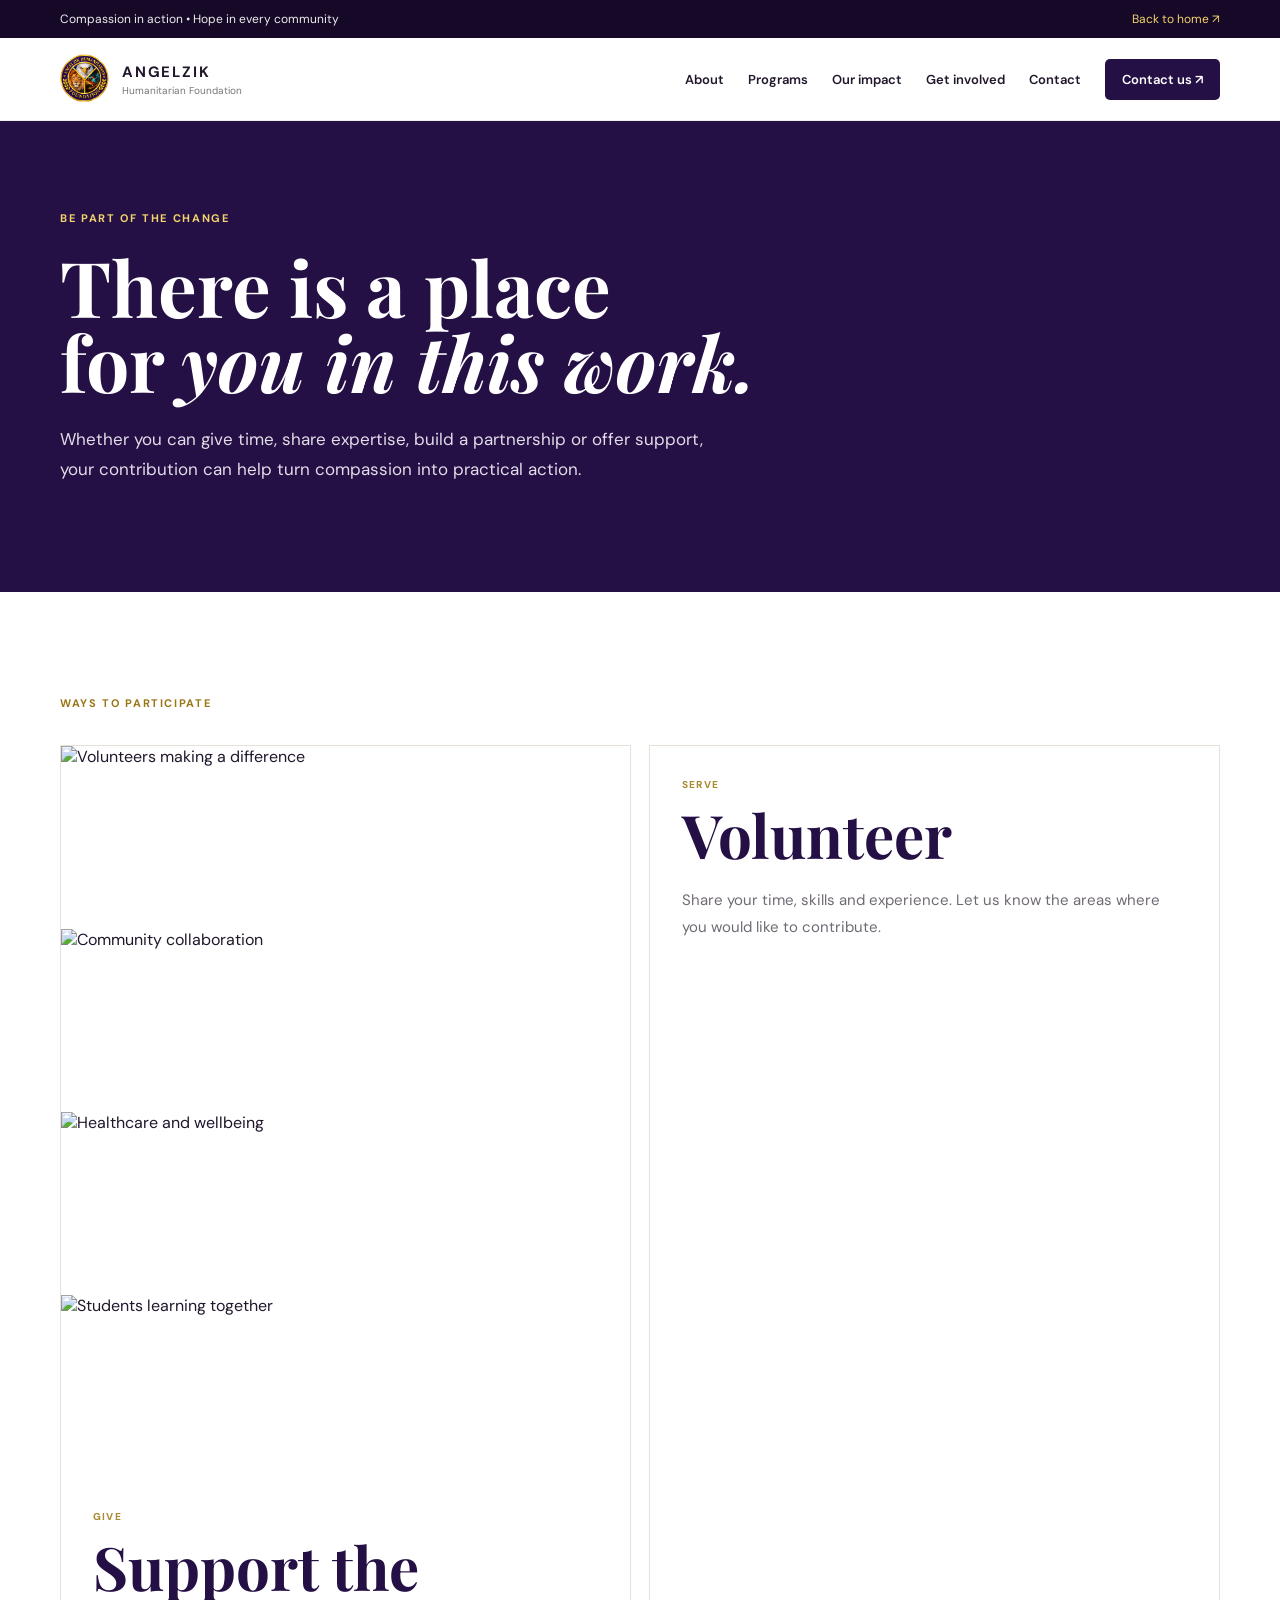
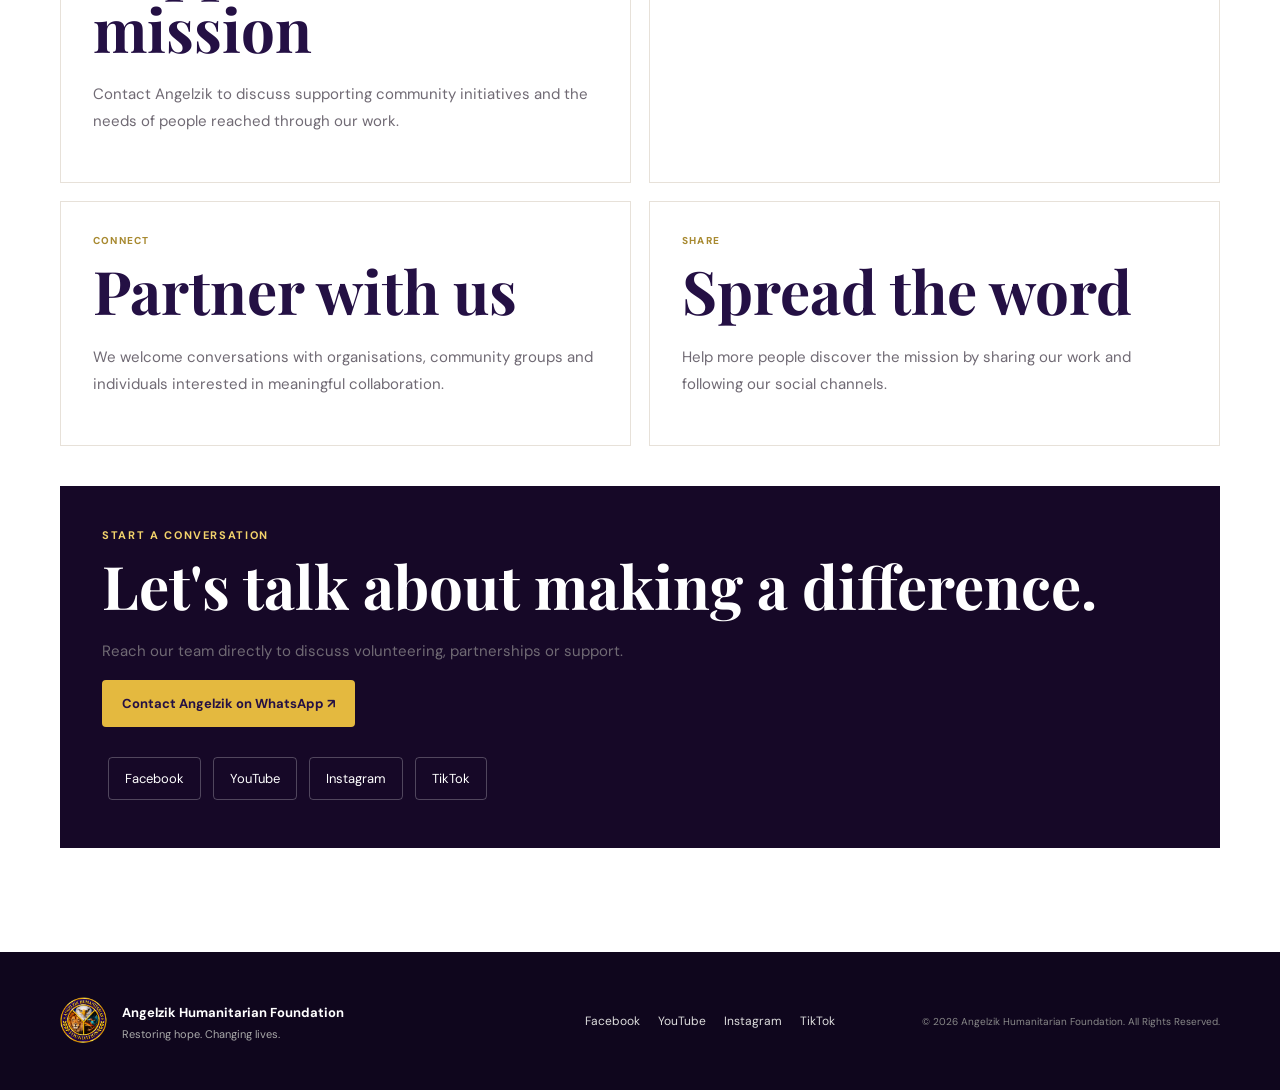
==== commit de54075a: "Use official Angelzik logo and browser favicon on get-involved.html" ====
--- a/get-involved.html
+++ b/get-involved.html
@@ -1 +1 @@
-<!doctype html><html lang="en"><head><meta charset="utf-8"><meta name="viewport" content="width=device-width,initial-scale=1"><meta name="description" content="Find ways to support, volunteer with or partner with Angelzik Humanitarian Foundation."><meta name="theme-color" content="#241044"><title>Get Involved | Angelzik</title><link rel="preconnect" href="https://fonts.googleapis.com"><link rel="preconnect" href="https://fonts.gstatic.com" crossorigin><link href="https://fonts.googleapis.com/css2?family=DM+Sans:wght@400;500;600;700&family=Playfair+Display:wght@600;700;800&display=swap" rel="stylesheet"><link rel="stylesheet" href="/styles.css"></head><body><div class="topbar"><div class="container topbar-inner"><span>Compassion in action • Hope in every community</span><a href="/">Back to home ↗</a></div></div><header class="site-header"><div class="container nav"><a class="brand" href="/"><img src="/logo.svg" alt="Angelzik logo"><span><strong>ANGELZIK</strong><small>Humanitarian Foundation</small></span></a><button class="menu-toggle" aria-label="Open navigation" aria-expanded="false" aria-controls="primary-nav"><span></span><span></span><span></span></button><nav class="nav-links" id="primary-nav"><a href="/#about">About</a><a href="/programs.html">Programs</a><a href="/#impact">Our impact</a><a href="/get-involved.html">Get involved</a><a href="/#contact">Contact</a><a class="nav-support" href="#contact">Contact us ↗</a></nav></div></header><main><section class="page-hero"><div class="container reveal"><div class="eyebrow">BE PART OF THE CHANGE</div><h1>There is a place<br>for <em>you in this work.</em></h1><p>Whether you can give time, share expertise, build a partnership or offer support, your contribution can help turn compassion into practical action.</p></div></section><section class="section page-content"><div class="container"><div class="section-tag reveal">WAYS TO PARTICIPATE</div><div class="info-grid"><article class="info-card reveal"><img class="info-photo" src="https://images.unsplash.com/photo-1469571486292-0ba58a3f068b?auto=format&fit=crop&w=900&q=85" alt="Volunteers making a difference"><img class="info-photo" src="https://images.unsplash.com/photo-1529156069898-49953e39b3ac?auto=format&fit=crop&w=900&q=85" alt="Community collaboration"><img class="info-photo" src="https://images.unsplash.com/photo-1576091160399-112ba8d25d1d?auto=format&fit=crop&w=900&q=85" alt="Healthcare and wellbeing"><img class="info-photo" src="https://images.unsplash.com/photo-1509062522246-3755977927d7?auto=format&fit=crop&w=900&q=85" alt="Students learning together"><span class="program-number">GIVE</span><h2>Support the mission</h2><p>Contact Angelzik to discuss supporting community initiatives and the needs of people reached through our work.</p></article><article class="info-card reveal"><span class="program-number">SERVE</span><h2>Volunteer</h2><p>Share your time, skills and experience. Let us know the areas where you would like to contribute.</p></article><article class="info-card reveal"><span class="program-number">CONNECT</span><h2>Partner with us</h2><p>We welcome conversations with organisations, community groups and individuals interested in meaningful collaboration.</p></article><article class="info-card reveal"><span class="program-number">SHARE</span><h2>Spread the word</h2><p>Help more people discover the mission by sharing our work and following our social channels.</p></article></div><div class="cta-panel reveal" id="contact"><div class="section-tag light">START A CONVERSATION</div><h2>Let's talk about making a difference.</h2><p>Reach our team directly to discuss volunteering, partnerships or support.</p><a class="btn btn-gold" href="https://wa.me/447448886107?text=Hello%20Angelzik%2C%20I%20would%20like%20to%20get%20involved.">Contact Angelzik on WhatsApp ↗</a><div style="margin-top:24px"><a class="social-button" href="#" data-social="facebook">Facebook</a><a class="social-button" href="#" data-social="youtube">YouTube</a><a class="social-button" href="#" data-social="instagram">Instagram</a><a class="social-button" href="#" data-social="tiktok">TikTok</a></div></div></div></section></main><footer><div class="container footer-grid"><div class="footer-brand"><img src="/logo.svg" alt=""><div><strong>Angelzik Humanitarian Foundation</strong><p>Restoring hope. Changing lives.</p></div></div><div class="footer-social"><a href="#" data-social="facebook">Facebook</a><a href="#" data-social="youtube">YouTube</a><a href="#" data-social="instagram">Instagram</a><a href="#" data-social="tiktok">TikTok</a></div><small>© <span id="year"></span> Angelzik Humanitarian Foundation. All Rights Reserved.</small></div></footer><script src="/app.js"></script></body></html>+<!doctype html><html lang="en"><head><meta charset="utf-8"><meta name="viewport" content="width=device-width,initial-scale=1"><meta name="description" content="Find ways to support, volunteer with or partner with Angelzik Humanitarian Foundation."><meta name="theme-color" content="#241044"><title>Get Involved | Angelzik</title><link rel="preconnect" href="https://fonts.googleapis.com"><link rel="preconnect" href="https://fonts.gstatic.com" crossorigin><link href="https://fonts.googleapis.com/css2?family=DM+Sans:wght@400;500;600;700&family=Playfair+Display:wght@600;700;800&display=swap" rel="stylesheet"><link rel="stylesheet" href="/styles.css"><link rel="icon" type="image/png" href="/favicon.png"><link rel="apple-touch-icon" href="/favicon.png"></head><body><div class="topbar"><div class="container topbar-inner"><span>Compassion in action • Hope in every community</span><a href="/">Back to home ↗</a></div></div><header class="site-header"><div class="container nav"><a class="brand" href="/"><img src="/angelzik-logo.png" alt="Angelzik logo"><span><strong>ANGELZIK</strong><small>Humanitarian Foundation</small></span></a><button class="menu-toggle" aria-label="Open navigation" aria-expanded="false" aria-controls="primary-nav"><span></span><span></span><span></span></button><nav class="nav-links" id="primary-nav"><a href="/#about">About</a><a href="/programs.html">Programs</a><a href="/#impact">Our impact</a><a href="/get-involved.html">Get involved</a><a href="/#contact">Contact</a><a class="nav-support" href="#contact">Contact us ↗</a></nav></div></header><main><section class="page-hero"><div class="container reveal"><div class="eyebrow">BE PART OF THE CHANGE</div><h1>There is a place<br>for <em>you in this work.</em></h1><p>Whether you can give time, share expertise, build a partnership or offer support, your contribution can help turn compassion into practical action.</p></div></section><section class="section page-content"><div class="container"><div class="section-tag reveal">WAYS TO PARTICIPATE</div><div class="info-grid"><article class="info-card reveal"><img class="info-photo" src="https://images.unsplash.com/photo-1469571486292-0ba58a3f068b?auto=format&fit=crop&w=900&q=85" alt="Volunteers making a difference"><img class="info-photo" src="https://images.unsplash.com/photo-1529156069898-49953e39b3ac?auto=format&fit=crop&w=900&q=85" alt="Community collaboration"><img class="info-photo" src="https://images.unsplash.com/photo-1576091160399-112ba8d25d1d?auto=format&fit=crop&w=900&q=85" alt="Healthcare and wellbeing"><img class="info-photo" src="https://images.unsplash.com/photo-1509062522246-3755977927d7?auto=format&fit=crop&w=900&q=85" alt="Students learning together"><span class="program-number">GIVE</span><h2>Support the mission</h2><p>Contact Angelzik to discuss supporting community initiatives and the needs of people reached through our work.</p></article><article class="info-card reveal"><span class="program-number">SERVE</span><h2>Volunteer</h2><p>Share your time, skills and experience. Let us know the areas where you would like to contribute.</p></article><article class="info-card reveal"><span class="program-number">CONNECT</span><h2>Partner with us</h2><p>We welcome conversations with organisations, community groups and individuals interested in meaningful collaboration.</p></article><article class="info-card reveal"><span class="program-number">SHARE</span><h2>Spread the word</h2><p>Help more people discover the mission by sharing our work and following our social channels.</p></article></div><div class="cta-panel reveal" id="contact"><div class="section-tag light">START A CONVERSATION</div><h2>Let's talk about making a difference.</h2><p>Reach our team directly to discuss volunteering, partnerships or support.</p><a class="btn btn-gold" href="https://wa.me/447448886107?text=Hello%20Angelzik%2C%20I%20would%20like%20to%20get%20involved.">Contact Angelzik on WhatsApp ↗</a><div style="margin-top:24px"><a class="social-button" href="#" data-social="facebook">Facebook</a><a class="social-button" href="#" data-social="youtube">YouTube</a><a class="social-button" href="#" data-social="instagram">Instagram</a><a class="social-button" href="#" data-social="tiktok">TikTok</a></div></div></div></section></main><footer><div class="container footer-grid"><div class="footer-brand"><img src="/angelzik-logo.png" alt=""><div><strong>Angelzik Humanitarian Foundation</strong><p>Restoring hope. Changing lives.</p></div></div><div class="footer-social"><a href="#" data-social="facebook">Facebook</a><a href="#" data-social="youtube">YouTube</a><a href="#" data-social="instagram">Instagram</a><a href="#" data-social="tiktok">TikTok</a></div><small>© <span id="year"></span> Angelzik Humanitarian Foundation. All Rights Reserved.</small></div></footer><script src="/app.js"></script></body></html>
